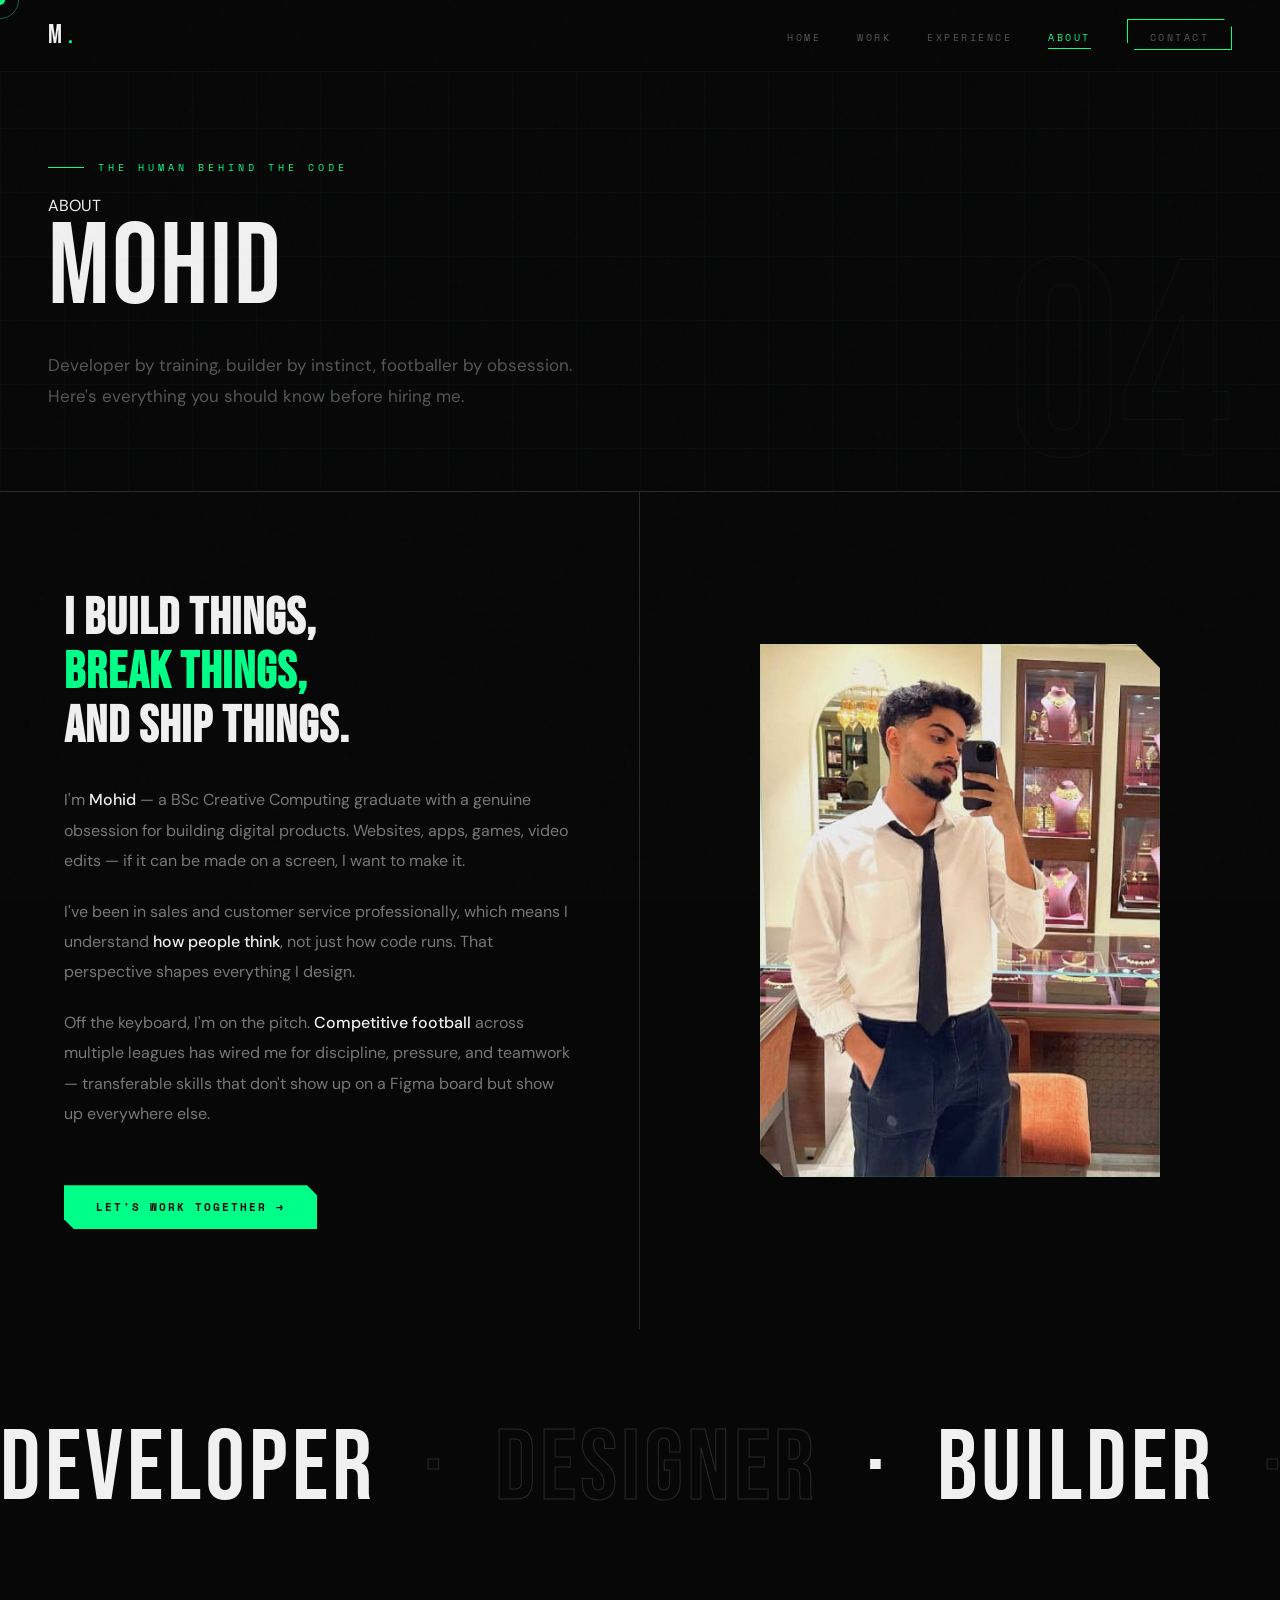
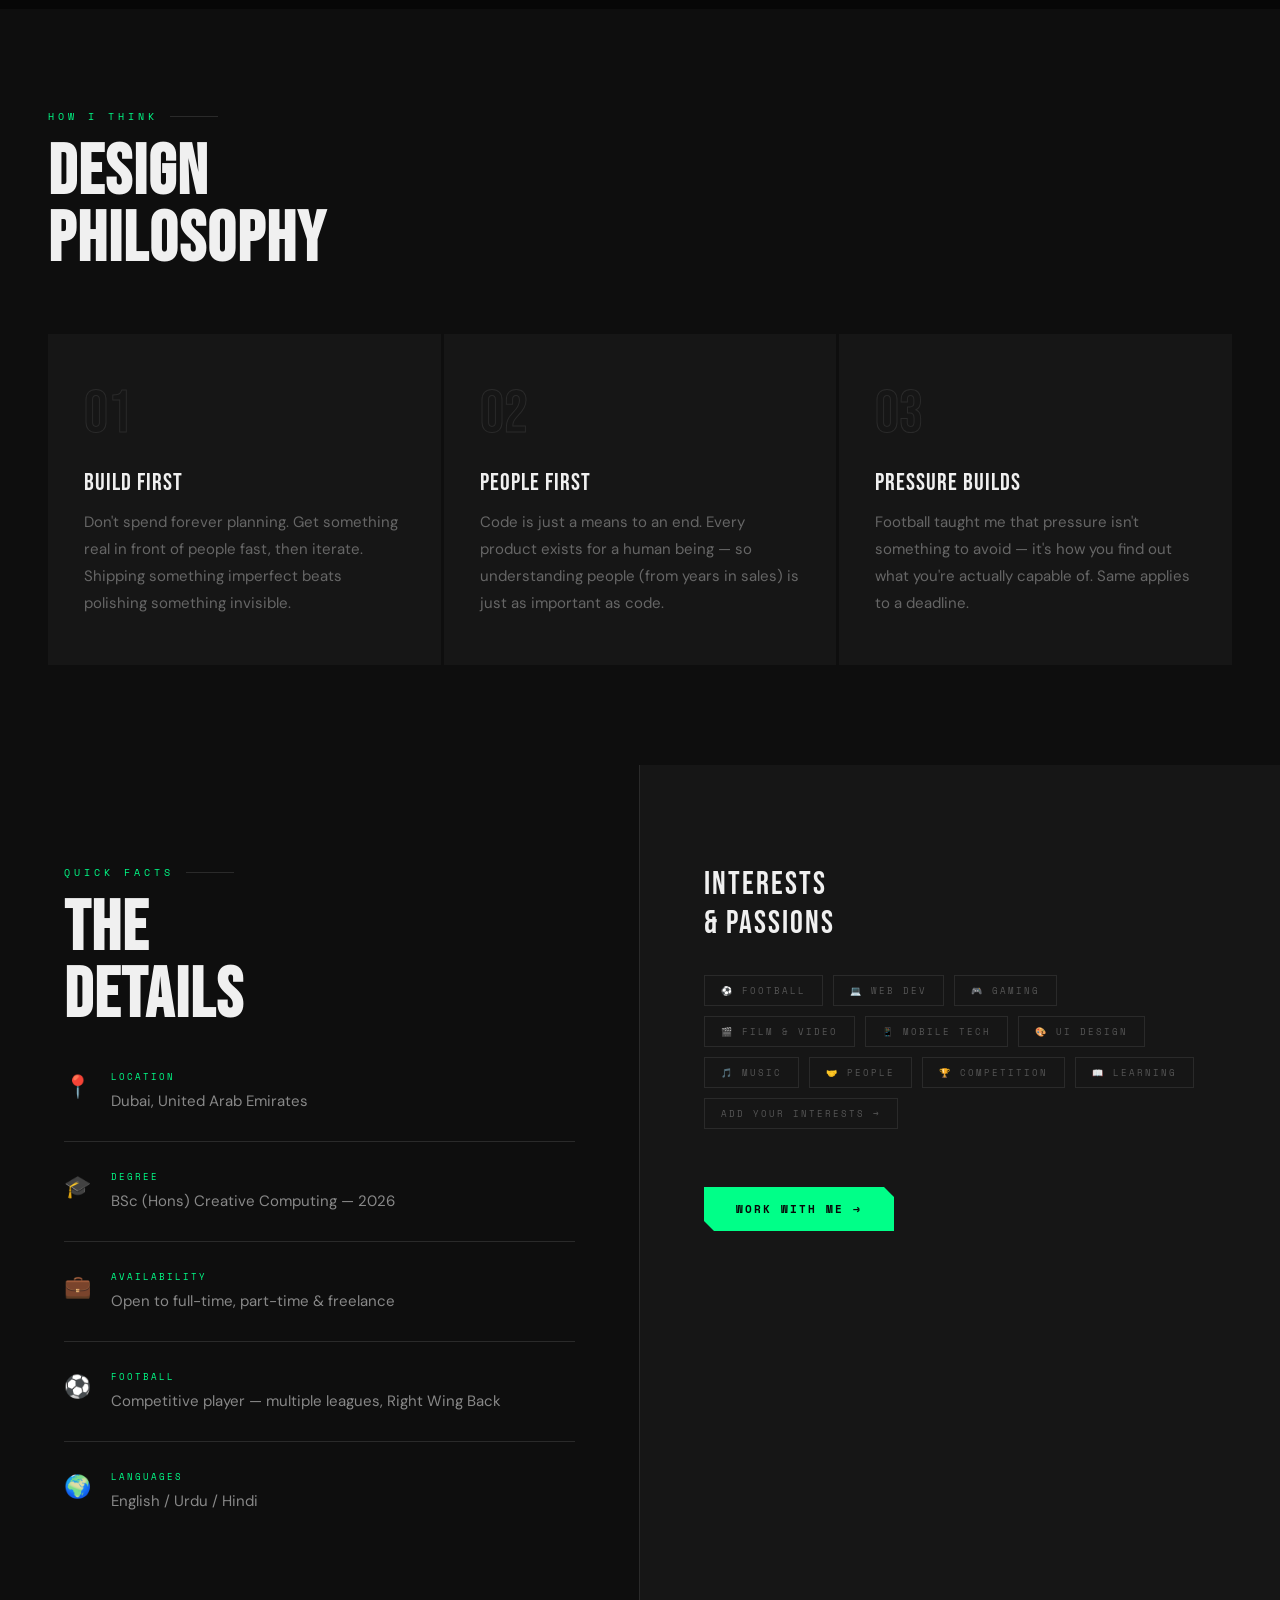
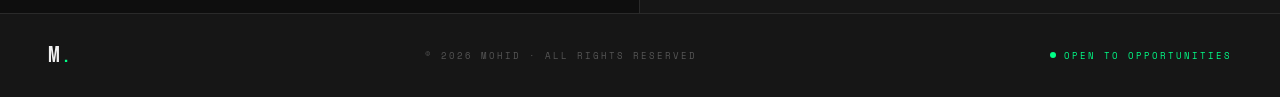
==== pages/about.html @ 96a5b94a "Add files via upload" ====
<!DOCTYPE html>
<html lang="en">
<head>
  <meta charset="UTF-8" />
  <meta name="viewport" content="width=device-width, initial-scale=1.0" />
  <title>About — Mohid</title>
  <link rel="stylesheet" href="../css/style.css" />
  <style>
    /* ── INTRO SPLIT ── */
    .about-intro {
      display: grid;
      grid-template-columns: 1fr 1fr;
      min-height: 70vh;
      background: var(--black);
    }
    .about-intro-left {
      padding: 100px 64px;
      border-right: 1px solid var(--border);
      display: flex;
      flex-direction: column;
      justify-content: center;
    }
    .about-intro-right {
      padding: 100px 64px;
      display: flex;
      flex-direction: column;
      justify-content: center;
    }
    .about-photo-frame {
      width: 100%;
      max-width: 400px;
      aspect-ratio: 3/4;
      background: var(--grey);
      clip-path: polygon(0 0, calc(100% - 24px) 0, 100% 24px, 100% 100%, 24px 100%, 0 calc(100% - 24px));
      overflow: hidden;
      position: relative;
      margin: 0 auto;
      display: flex;
      align-items: center;
      justify-content: center;
    }
    .about-photo-frame img { width:100%; height:100%; object-fit:cover; }
    .photo-placeholder {
      display: flex;
      flex-direction: column;
      align-items: center;
      gap: 12px;
    }
    .photo-placeholder .icon { font-size: 72px; opacity: 0.1; }
    .photo-placeholder p {
      font-family: var(--font-mono);
      font-size: 9px;
      letter-spacing: 3px;
      color: var(--muted);
      text-transform: uppercase;
    }
    .about-photo-frame::after {
      content: '';
      position: absolute; inset: 0;
      border: 1px solid rgba(0,255,136,0.12);
      clip-path: polygon(0 0, calc(100% - 24px) 0, 100% 24px, 100% 100%, 24px 100%, 0 calc(100% - 24px));
      pointer-events: none;
    }

    .about-lead {
      font-family: var(--font-display);
      font-size: clamp(36px, 4vw, 54px);
      line-height: 1.05;
      letter-spacing: 1px;
      color: var(--white);
      margin-bottom: 32px;
    }
    .about-lead .neon { color: var(--neon); }

    .about-body {
      font-size: 16px;
      color: #777;
      line-height: 1.9;
      margin-bottom: 20px;
    }
    .about-body strong { color: var(--white); font-weight: 500; }

    /* ── PHILOSOPHY ── */
    .philosophy-section { background: var(--dark); }
    .philosophy-grid {
      display: grid;
      grid-template-columns: repeat(3, 1fr);
      gap: 3px;
    }
    .phil-card {
      background: var(--grey);
      padding: 48px 36px;
      border-top: 2px solid transparent;
      transition: all var(--transition);
    }
    .phil-card:hover { background: var(--mid); border-top-color: var(--neon); }
    .phil-num {
      font-family: var(--font-display);
      font-size: 60px;
      color: transparent;
      -webkit-text-stroke: 1px var(--border);
      line-height: 1;
      margin-bottom: 24px;
      transition: -webkit-text-stroke-color 0.3s;
    }
    .phil-card:hover .phil-num { -webkit-text-stroke-color: var(--neon); }
    .phil-title {
      font-family: var(--font-display);
      font-size: 24px;
      letter-spacing: 1px;
      margin-bottom: 12px;
    }
    .phil-text { font-size: 15px; color: #666; line-height: 1.8; }

    /* ── IDENTITY MARQUEE ── */
    .identity-section {
      background: var(--black);
      padding: 80px 0;
      overflow: hidden;
    }
    .identity-track {
      display: flex;
      gap: 48px;
      animation: identity-scroll 20s linear infinite;
      white-space: nowrap;
    }
    .identity-word {
      font-family: var(--font-display);
      font-size: clamp(60px, 8vw, 100px);
      letter-spacing: 4px;
      text-transform: uppercase;
      flex-shrink: 0;
    }
    .identity-word.solid { color: var(--white); }
    .identity-word.hollow {
      color: transparent;
      -webkit-text-stroke: 1px var(--border);
    }
    @keyframes identity-scroll {
      0%   { transform: translateX(0); }
      100% { transform: translateX(-50%); }
    }

    /* ── PERSONAL FACTS ── */
    .facts-section {
      background: var(--dark);
      display: grid;
      grid-template-columns: 1fr 1fr;
    }
    .facts-left {
      padding: 100px 64px;
      border-right: 1px solid var(--border);
    }
    .facts-right {
      padding: 100px 64px;
      background: var(--grey);
    }
    .fact-item {
      display: flex;
      gap: 20px;
      align-items: flex-start;
      margin-bottom: 28px;
      padding-bottom: 28px;
      border-bottom: 1px solid var(--border);
    }
    .fact-item:last-child { border-bottom: none; margin-bottom: 0; padding-bottom: 0; }
    .fact-icon { font-size: 22px; flex-shrink: 0; margin-top: 2px; }
    .fact-label {
      font-family: var(--font-mono);
      font-size: 9px;
      letter-spacing: 2px;
      text-transform: uppercase;
      color: var(--neon);
      margin-bottom: 6px;
    }
    .fact-val { font-size: 15px; color: #888; line-height: 1.6; }

    .interests-title {
      font-family: var(--font-display);
      font-size: 32px;
      letter-spacing: 2px;
      margin-bottom: 32px;
    }
    .interest-tag {
      display: inline-block;
      font-family: var(--font-mono);
      font-size: 9px;
      letter-spacing: 2px;
      text-transform: uppercase;
      padding: 8px 16px;
      border: 1px solid var(--border);
      color: var(--muted);
      margin: 0 6px 10px 0;
      transition: all var(--transition);
    }
    .interest-tag:hover { border-color: var(--neon); color: var(--neon); }

    @media (max-width: 900px) {
      .about-intro { grid-template-columns: 1fr; }
      .about-intro-left { border-right: none; border-bottom: 1px solid var(--border); padding: 60px 24px; }
      .about-intro-right { padding: 60px 24px; }
      .philosophy-grid { grid-template-columns: 1fr; }
      .facts-section { grid-template-columns: 1fr; }
      .facts-left { border-right: none; border-bottom: 1px solid var(--border); padding: 60px 24px; }
      .facts-right { padding: 60px 24px; }
    }
  </style>
</head>
<body>

  <div class="cursor" id="cursor"></div>
  <div class="cursor-ring" id="cursorRing"></div>

  <nav class="nav">
    <a href="../index.html" class="nav-logo">M<span>.</span></a>
    <ul class="nav-links">
      <li><a href="../index.html">Home</a></li>
      <li><a href="work.html">Work</a></li>
      <li><a href="experience.html">Experience</a></li>
      <li><a href="about.html" class="active">About</a></li>
      <li><a href="contact.html" class="nav-cta">Contact</a></li>
    </ul>
    <div class="nav-burger" id="burger"><span></span><span></span><span></span></div>
  </nav>

  <header class="page-header">
    <div class="bg-number">04</div>
    <div class="page-header-inner">
      <div class="page-eyebrow">The Human Behind The Code</div>
      <span class="page-header-inner">ABOUT<br><span class="page-title">MOHID</span></span>
      <p class="page-subtitle">
        Developer by training, builder by instinct, footballer by obsession. 
        Here's everything you should know before hiring me.
      </p>
    </div>
  </header>

  <!-- INTRO SPLIT -->
  <section class="about-intro">
    <div class="about-intro-left reveal">
      <h2 class="about-lead">
        I build things,<br>
        <span class="neon">break things,</span><br>
        and ship things.
      </h2>
      <p class="about-body">
        I'm <strong>Mohid</strong> — a BSc Creative Computing graduate with a genuine obsession 
        for building digital products. Websites, apps, games, video edits — if it can be made 
        on a screen, I want to make it.
      </p>
      <p class="about-body">
        I've been in sales and customer service professionally, which means I understand 
        <strong>how people think</strong>, not just how code runs. That perspective shapes 
        everything I design.
      </p>
      <p class="about-body">
        Off the keyboard, I'm on the pitch. <strong>Competitive football</strong> across 
        multiple leagues has wired me for discipline, pressure, and teamwork — transferable 
        skills that don't show up on a Figma board but show up everywhere else.
      </p>
      <div style="margin-top:36px;">
        <a href="contact.html" class="btn btn-neon">Let's Work Together →</a>
      </div>
    </div>
    <div class="about-intro-right reveal reveal-delay-2">
      <div class="about-photo-frame">
      <img src="../images/about.jpeg" alt="Mohid">
        
      </div>
    </div>
  </section>

  <!-- IDENTITY MARQUEE -->
  <div class="identity-section">
    <div class="identity-track" id="identityTrack">
      <span class="identity-word solid">Developer</span>
      <span class="identity-word hollow">·</span>
      <span class="identity-word hollow">Designer</span>
      <span class="identity-word solid">·</span>
      <span class="identity-word solid">Builder</span>
      <span class="identity-word hollow">·</span>
      <span class="identity-word hollow">Footballer</span>
      <span class="identity-word solid">·</span>
      <span class="identity-word solid">Creator</span>
      <span class="identity-word hollow">·</span>
      <!-- Duplicated for seamless loop -->
      <span class="identity-word hollow">Developer</span>
      <span class="identity-word solid">·</span>
      <span class="identity-word solid">Designer</span>
      <span class="identity-word hollow">·</span>
      <span class="identity-word hollow">Builder</span>
      <span class="identity-word solid">·</span>
      <span class="identity-word solid">Footballer</span>
      <span class="identity-word hollow">·</span>
      <span class="identity-word hollow">Creator</span>
      <span class="identity-word solid">·</span>
    </div>
  </div>

  <!-- PHILOSOPHY -->
  <section class="section philosophy-section">
    <div class="section-label reveal">How I Think</div>
    <h2 class="section-title reveal">DESIGN<br>PHILOSOPHY</h2>
    <div class="philosophy-grid">
      <div class="phil-card reveal">
        <div class="phil-num">01</div>
        <div class="phil-title">BUILD FIRST</div>
        <div class="phil-text">
          Don't spend forever planning. Get something real in front of people fast, 
          then iterate. Shipping something imperfect beats polishing something invisible.
        </div>
      </div>
      <div class="phil-card reveal reveal-delay-1">
        <div class="phil-num">02</div>
        <div class="phil-title">PEOPLE FIRST</div>
        <div class="phil-text">
          Code is just a means to an end. Every product exists for a human being — 
          so understanding people (from years in sales) is just as important as code.
        </div>
      </div>
      <div class="phil-card reveal reveal-delay-2">
        <div class="phil-num">03</div>
        <div class="phil-title">PRESSURE BUILDS</div>
        <div class="phil-text">
          Football taught me that pressure isn't something to avoid — it's how you 
          find out what you're actually capable of. Same applies to a deadline.
        </div>
      </div>
    </div>
  </section>

  <!-- FACTS + INTERESTS -->
  <section class="facts-section">
    <div class="facts-left reveal">
      <div class="section-label">Quick Facts</div>
      <h2 class="section-title" style="margin-bottom:40px;">THE<br>DETAILS</h2>

      <div class="fact-item">
        <div class="fact-icon">📍</div>
        <div>
          <div class="fact-label">Location</div>
          <div class="fact-val">Dubai, United Arab Emirates</div>
        </div>
      </div>
      <div class="fact-item">
        <div class="fact-icon">🎓</div>
        <div>
          <div class="fact-label">Degree</div>
          <div class="fact-val">BSc (Hons) Creative Computing — 2026</div>
        </div>
      </div>
      <div class="fact-item">
        <div class="fact-icon">💼</div>
        <div>
          <div class="fact-label">Availability</div>
          <div class="fact-val">Open to full-time, part-time & freelance</div>
        </div>
      </div>
      <div class="fact-item">
        <div class="fact-icon">⚽</div>
        <div>
          <div class="fact-label">Football</div>
          <div class="fact-val">Competitive player — multiple leagues, Right Wing Back</div>
        </div>
      </div>
      <div class="fact-item">
        <div class="fact-icon">🌍</div>
        <div>
          <div class="fact-label">Languages</div>
          <div class="fact-val">English / Urdu / Hindi</div>
        </div>
      </div>
    </div>

    <div class="facts-right reveal reveal-delay-1">
      <div class="interests-title">INTERESTS<br>& PASSIONS</div>
      <div>
        <span class="interest-tag">⚽ Football</span>
        <span class="interest-tag">💻 Web Dev</span>
        <span class="interest-tag">🎮 Gaming</span>
        <span class="interest-tag">🎬 Film & Video</span>
        <span class="interest-tag">📱 Mobile Tech</span>
        <span class="interest-tag">🎨 UI Design</span>
        <span class="interest-tag">🎵 Music</span>
        <span class="interest-tag">🤝 People</span>
        <span class="interest-tag">🏆 Competition</span>
        <span class="interest-tag">📖 Learning</span>
        <span class="interest-tag">Add your interests →</span>
      </div>
      <div style="margin-top:48px;">
        <a href="contact.html" class="btn btn-neon">Work With Me →</a>
      </div>
    </div>
  </section>

  <footer class="footer">
    <div class="footer-logo">M<span>.</span></div>
    <div class="footer-copy">© 2026 Mohid · All rights reserved</div>
    <div class="footer-status"><div class="pulse"></div> Open to opportunities</div>
  </footer>

  <script src="../js/main.js"></script>
</body>
</html>
---- css/style.css ----
/* ============================================
   MOHID PORTFOLIO — GLOBAL STYLES
   ============================================ */

@import url('https://fonts.googleapis.com/css2?family=Bebas+Neue&family=Space+Mono:ital,wght@0,400;0,700;1,400&family=DM+Sans:wght@300;400;500;600&display=swap');

:root {
  --black:   #070707;
  --dark:    #0e0e0e;
  --grey:    #161616;
  --mid:     #222222;
  --border:  #2a2a2a;
  --neon:    #00ff88;
  --cyan:    #00cfff;
  --red:     #ff2d55;
  --white:   #f0f0f0;
  --muted:   #555555;
  --dimmed:  #333333;

  --font-display: 'Bebas Neue', sans-serif;
  --font-mono:    'Space Mono', monospace;
  --font-body:    'DM Sans', sans-serif;

  --transition: 0.3s cubic-bezier(0.25, 0.46, 0.45, 0.94);
  --radius: 0px;
}

/* RESET */
*, *::before, *::after {
  margin: 0; padding: 0;
  box-sizing: border-box;
}
html { scroll-behavior: smooth; font-size: 16px; }
body {
  background: var(--black);
  color: var(--white);
  font-family: var(--font-body);
  overflow-x: hidden;
  cursor: none;
  min-height: 100vh;
}
a { text-decoration: none; color: inherit; }
ul { list-style: none; }
img { max-width: 100%; display: block; }

/* NOISE TEXTURE OVERLAY */
body::after {
  content: '';
  position: fixed; inset: 0;
  background-image: url("data:image/svg+xml,%3Csvg viewBox='0 0 200 200' xmlns='http://www.w3.org/2000/svg'%3E%3Cfilter id='n'%3E%3CfeTurbulence type='fractalNoise' baseFrequency='0.85' numOctaves='4' stitchTiles='stitch'/%3E%3C/filter%3E%3Crect width='100%25' height='100%25' filter='url(%23n)' opacity='0.035'/%3E%3C/svg%3E");
  pointer-events: none;
  z-index: 9000;
  opacity: 0.5;
}

/* ============================================
   CUSTOM CURSOR
   ============================================ */
.cursor {
  width: 10px; height: 10px;
  background: var(--neon);
  border-radius: 50%;
  position: fixed;
  pointer-events: none;
  z-index: 9999;
  mix-blend-mode: difference;
  transform: translate(-50%, -50%);
  transition: transform 0.1s ease, width 0.2s ease, height 0.2s ease;
}
.cursor-ring {
  width: 38px; height: 38px;
  border: 1px solid rgba(0,255,136,0.4);
  border-radius: 50%;
  position: fixed;
  pointer-events: none;
  z-index: 9998;
  transform: translate(-50%, -50%);
  transition: width 0.3s ease, height 0.3s ease, opacity 0.3s ease;
}
.cursor.hovering { width: 20px; height: 20px; }
.cursor-ring.hovering { width: 60px; height: 60px; opacity: 0.2; }

/* ============================================
   NAVIGATION
   ============================================ */
.nav {
  position: fixed;
  top: 0; left: 0; right: 0;
  z-index: 800;
  padding: 0 48px;
  height: 72px;
  display: flex;
  align-items: center;
  justify-content: space-between;
  background: rgba(7,7,7,0.92);
  backdrop-filter: blur(16px);
  -webkit-backdrop-filter: blur(16px);
  border-bottom: 1px solid rgba(255,255,255,0.04);
}

.nav-logo {
  font-family: var(--font-display);
  font-size: 26px;
  letter-spacing: 6px;
  color: var(--white);
  transition: color var(--transition);
}
.nav-logo span { color: var(--neon); }
.nav-logo:hover { color: var(--neon); }

.nav-links {
  display: flex;
  gap: 36px;
  align-items: center;
}
.nav-links a {
  font-family: var(--font-mono);
  font-size: 10px;
  letter-spacing: 2.5px;
  text-transform: uppercase;
  color: var(--muted);
  transition: color var(--transition);
  position: relative;
  padding-bottom: 4px;
}
.nav-links a::after {
  content: '';
  position: absolute;
  bottom: 0; left: 0;
  width: 0; height: 1px;
  background: var(--neon);
  transition: width var(--transition);
}
.nav-links a:hover,
.nav-links a.active { color: var(--white); }
.nav-links a:hover::after,
.nav-links a.active::after { width: 100%; }
.nav-links a.active { color: var(--neon); }

.nav-cta {
  font-family: var(--font-mono);
  font-size: 10px;
  letter-spacing: 2px;
  text-transform: uppercase;
  padding: 10px 22px;
  border: 1px solid var(--neon);
  color: var(--neon);
  background: transparent;
  transition: all var(--transition);
  clip-path: polygon(0 0, calc(100% - 8px) 0, 100% 8px, 100% 100%, 8px 100%, 0 calc(100% - 8px));
}
.nav-cta:hover {
  background: var(--neon);
  color: var(--black);
}

.nav-burger {
  display: none;
  flex-direction: column;
  gap: 5px;
  cursor: none;
}
.nav-burger span {
  display: block;
  width: 24px; height: 1px;
  background: var(--white);
  transition: all var(--transition);
}

/* ============================================
   PAGE HEADER (inner pages)
   ============================================ */
.page-header {
  padding: 160px 48px 80px;
  position: relative;
  overflow: hidden;
  border-bottom: 1px solid var(--border);
}
.page-header::before {
  content: '';
  position: absolute; inset: 0;
  background-image:
    linear-gradient(rgba(0,255,136,0.025) 1px, transparent 1px),
    linear-gradient(90deg, rgba(0,255,136,0.025) 1px, transparent 1px);
  background-size: 64px 64px;
}
.page-header-inner { position: relative; z-index: 1; }
.page-eyebrow {
  font-family: var(--font-mono);
  font-size: 10px;
  letter-spacing: 4px;
  text-transform: uppercase;
  color: var(--neon);
  margin-bottom: 20px;
  display: flex;
  align-items: center;
  gap: 14px;
}
.page-eyebrow::before {
  content: '';
  width: 36px; height: 1px;
  background: var(--neon);
}
.page-title {
  font-family: var(--font-display);
  font-size: clamp(64px, 9vw, 120px);
  line-height: 0.92;
  letter-spacing: 2px;
  color: var(--white);
}
.page-title .outline {
  color: transparent;
  -webkit-text-stroke: 1px var(--border);
}
.page-subtitle {
  font-size: 17px;
  color: var(--muted);
  line-height: 1.8;
  max-width: 560px;
  margin-top: 28px;
}

/* BIG BG NUMBER */
.bg-number {
  position: absolute;
  right: 48px; bottom: -20px;
  font-family: var(--font-display);
  font-size: 280px;
  color: transparent;
  -webkit-text-stroke: 1px rgba(255,255,255,0.03);
  line-height: 1;
  pointer-events: none;
  user-select: none;
}

/* ============================================
   SECTION UTILITIES
   ============================================ */
.section { padding: 100px 48px; }
.section-sm { padding: 60px 48px; }

.section-label {
  font-family: var(--font-mono);
  font-size: 10px;
  letter-spacing: 4px;
  text-transform: uppercase;
  color: var(--neon);
  margin-bottom: 16px;
  display: flex;
  align-items: center;
  gap: 12px;
}
.section-label::after {
  content: '';
  width: 48px; height: 1px;
  background: var(--border);
}

.section-title {
  font-family: var(--font-display);
  font-size: clamp(44px, 5.5vw, 76px);
  line-height: 0.95;
  letter-spacing: 2px;
  color: var(--white);
  margin-bottom: 60px;
}

/* ============================================
   BUTTONS
   ============================================ */
.btn {
  display: inline-flex;
  align-items: center;
  gap: 10px;
  font-family: var(--font-mono);
  font-size: 11px;
  letter-spacing: 2px;
  text-transform: uppercase;
  padding: 14px 32px;
  transition: all var(--transition);
  cursor: none;
}
.btn-neon {
  background: var(--neon);
  color: var(--black);
  font-weight: 700;
  clip-path: polygon(0 0, calc(100% - 10px) 0, 100% 10px, 100% 100%, 10px 100%, 0 calc(100% - 10px));
}
.btn-neon:hover { background: var(--cyan); transform: translateY(-2px); }

.btn-outline {
  border: 1px solid var(--border);
  color: var(--white);
}
.btn-outline:hover { border-color: var(--neon); color: var(--neon); }

/* ============================================
   TICKER
   ============================================ */
.ticker-wrap {
  overflow: hidden;
  background: var(--neon);
  padding: 13px 0;
}
.ticker-track {
  display: flex;
  white-space: nowrap;
  animation: tick 28s linear infinite;
}
.ticker-item {
  font-family: var(--font-display);
  font-size: 13px;
  letter-spacing: 3px;
  color: var(--black);
  padding: 0 28px;
  text-transform: uppercase;
  flex-shrink: 0;
}
.ticker-sep {
  color: rgba(0,0,0,0.3);
  flex-shrink: 0;
  align-self: center;
}
@keyframes tick {
  0%   { transform: translateX(0); }
  100% { transform: translateX(-50%); }
}

/* ============================================
   CARDS
   ============================================ */
.card {
  background: var(--grey);
  border: 1px solid var(--border);
  transition: border-color var(--transition), transform var(--transition);
}
.card:hover {
  border-color: var(--neon);
  transform: translateY(-4px);
}

/* ============================================
   FOOTER
   ============================================ */
.footer {
  background: var(--grey);
  border-top: 1px solid var(--border);
  padding: 28px 48px;
  display: flex;
  justify-content: space-between;
  align-items: center;
  flex-wrap: wrap;
  gap: 16px;
}
.footer-logo {
  font-family: var(--font-display);
  font-size: 22px;
  letter-spacing: 4px;
  color: var(--white);
}
.footer-logo span { color: var(--neon); }
.footer-copy {
  font-family: var(--font-mono);
  font-size: 9px;
  letter-spacing: 2px;
  color: var(--muted);
  text-transform: uppercase;
}
.footer-status {
  display: flex;
  align-items: center;
  gap: 8px;
  font-family: var(--font-mono);
  font-size: 9px;
  letter-spacing: 2px;
  text-transform: uppercase;
  color: var(--neon);
}
.pulse {
  width: 6px; height: 6px;
  background: var(--neon);
  border-radius: 50%;
  animation: pulse 1.6s ease infinite;
}
@keyframes pulse {
  0%, 100% { opacity: 1; transform: scale(1); }
  50% { opacity: 0.3; transform: scale(0.8); }
}

/* ============================================
   SCROLL REVEAL
   ============================================ */
.reveal {
  opacity: 0;
  transform: translateY(28px);
  transition: opacity 0.7s ease, transform 0.7s ease;
}
.reveal.visible {
  opacity: 1;
  transform: translateY(0);
}
.reveal-delay-1 { transition-delay: 0.1s; }
.reveal-delay-2 { transition-delay: 0.2s; }
.reveal-delay-3 { transition-delay: 0.3s; }
.reveal-delay-4 { transition-delay: 0.4s; }

/* ============================================
   RESPONSIVE
   ============================================ */
@media (max-width: 768px) {
  .nav { padding: 0 24px; }
  .nav-links { display: none; }
  .nav-burger { display: flex; }

  .page-header { padding: 120px 24px 60px; }
  .section { padding: 70px 24px; }
  .footer { padding: 24px; flex-direction: column; text-align: center; }
  .bg-number { display: none; }
}
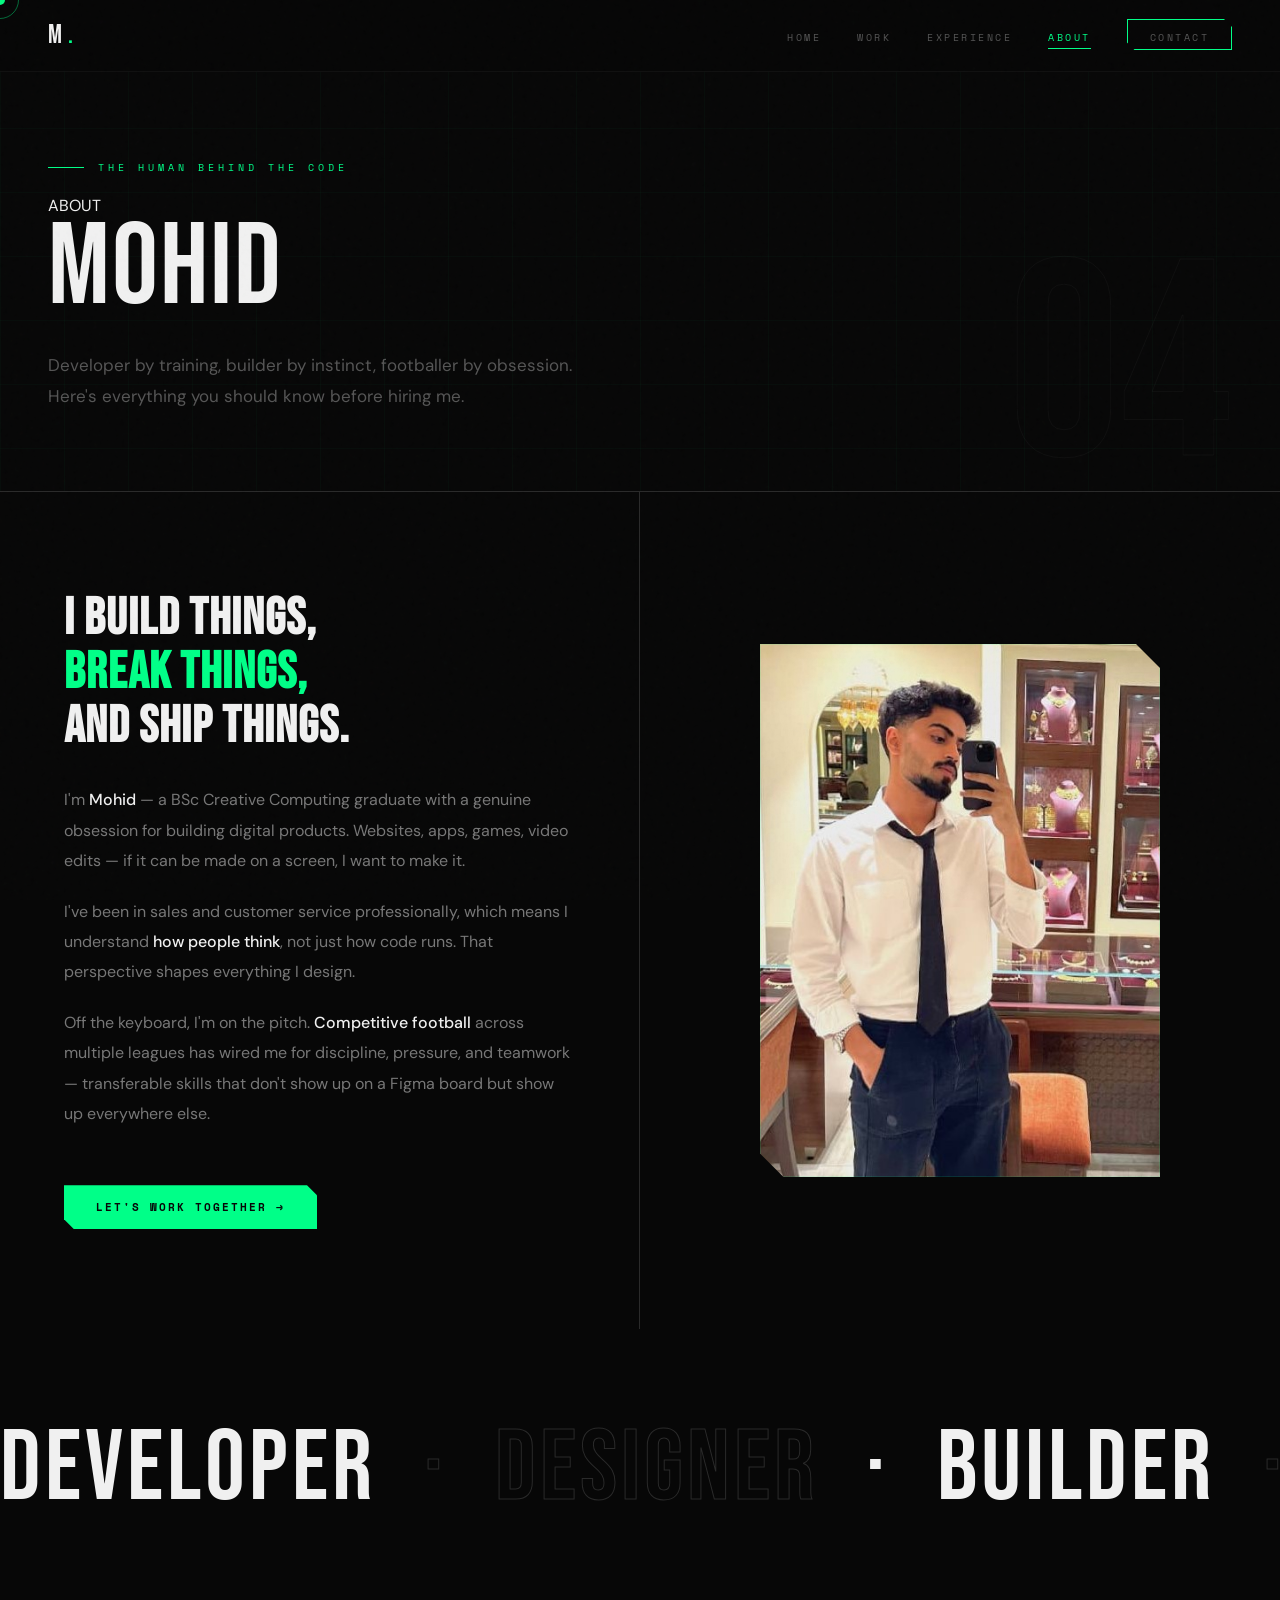
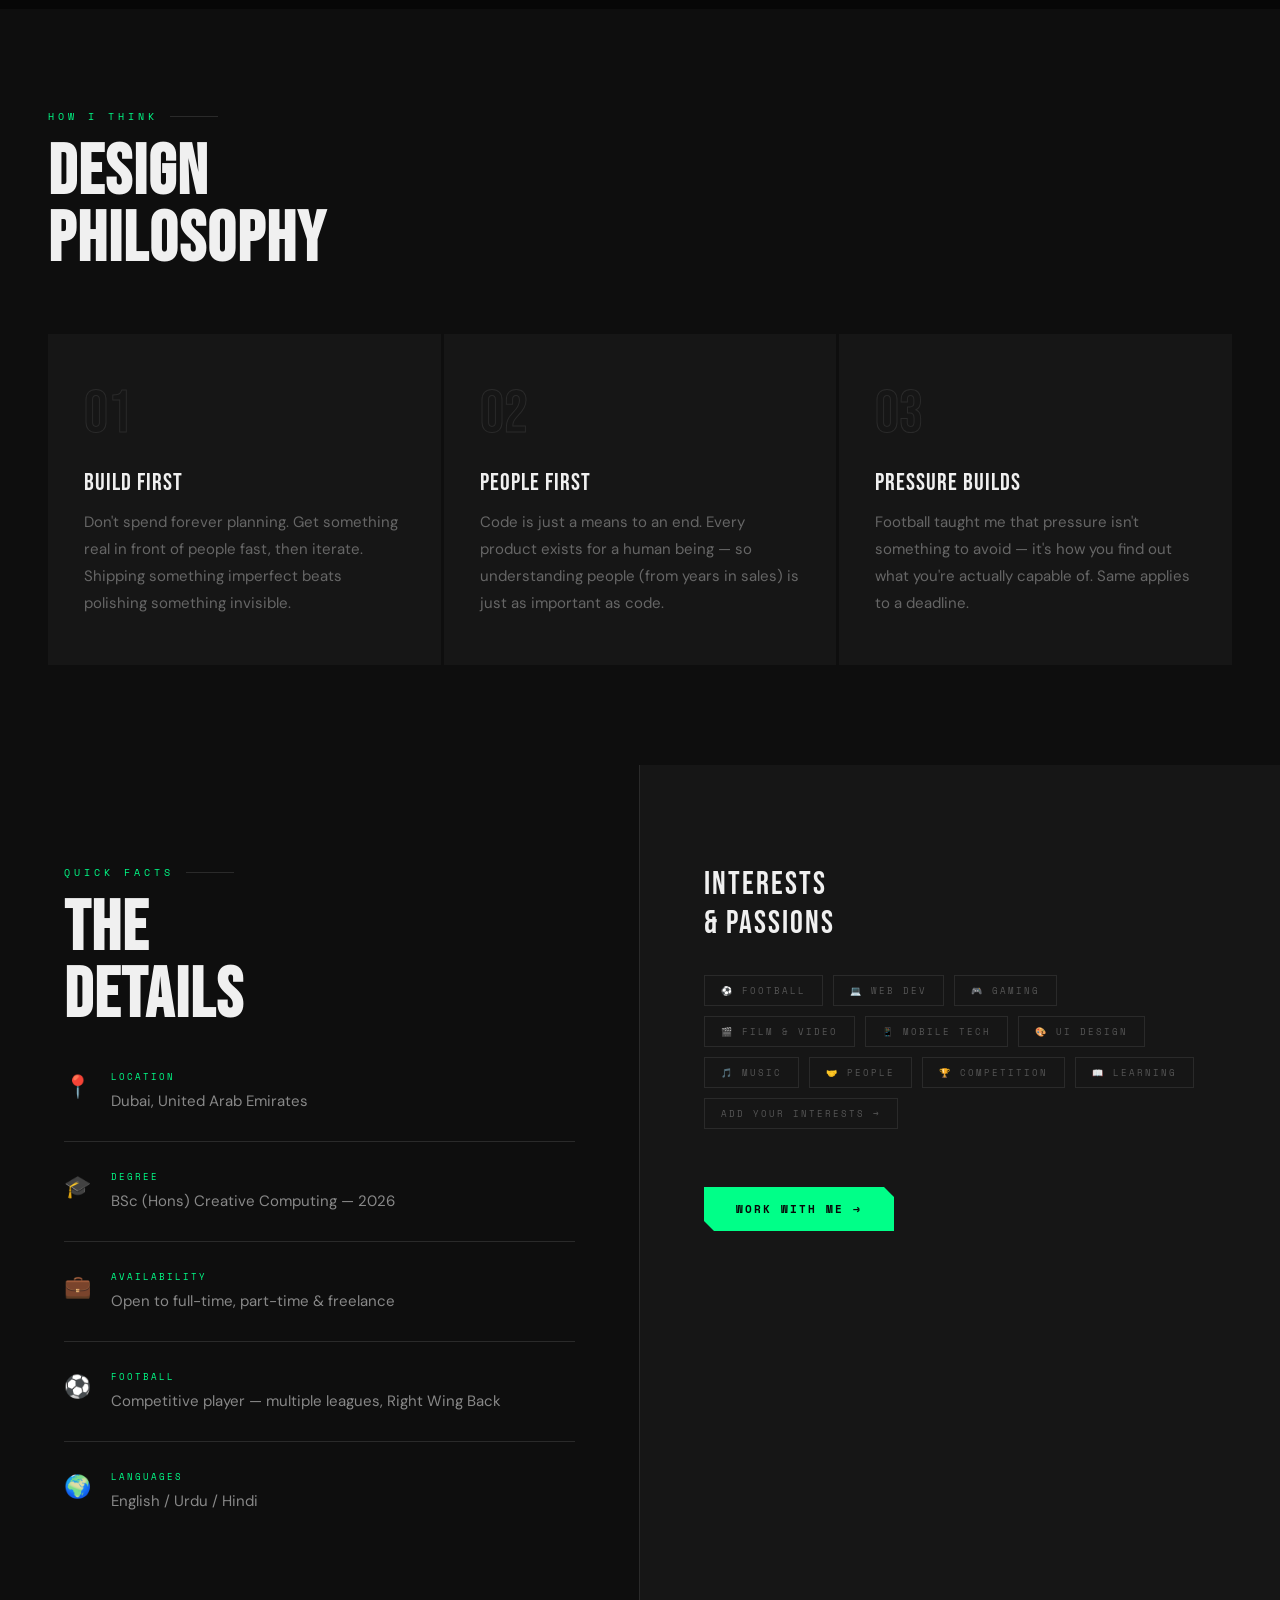
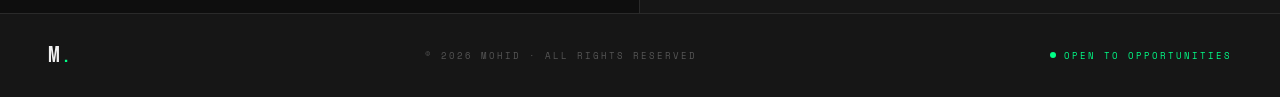
==== commit 4de232f1: "Update about.html" ====
--- a/pages/about.html
+++ b/pages/about.html
@@ -6,7 +6,7 @@
   <title>About — Mohid</title>
   <link rel="stylesheet" href="../css/style.css" />
   <style>
-    /* ── INTRO SPLIT ── */
+    
     .about-intro {
       display: grid;
       grid-template-columns: 1fr 1fr;
@@ -80,7 +80,7 @@
     }
     .about-body strong { color: var(--white); font-weight: 500; }
 
-    /* ── PHILOSOPHY ── */
+    
     .philosophy-section { background: var(--dark); }
     .philosophy-grid {
       display: grid;
@@ -112,7 +112,7 @@
     }
     .phil-text { font-size: 15px; color: #666; line-height: 1.8; }
 
-    /* ── IDENTITY MARQUEE ── */
+   
     .identity-section {
       background: var(--black);
       padding: 80px 0;
@@ -141,7 +141,7 @@
       100% { transform: translateX(-50%); }
     }
 
-    /* ── PERSONAL FACTS ── */
+    
     .facts-section {
       background: var(--dark);
       display: grid;
@@ -235,7 +235,7 @@
     </div>
   </header>
 
-  <!-- INTRO SPLIT -->
+
   <section class="about-intro">
     <div class="about-intro-left reveal">
       <h2 class="about-lead">
@@ -270,7 +270,7 @@
     </div>
   </section>
 
-  <!-- IDENTITY MARQUEE -->
+
   <div class="identity-section">
     <div class="identity-track" id="identityTrack">
       <span class="identity-word solid">Developer</span>
@@ -297,7 +297,7 @@
     </div>
   </div>
 
-  <!-- PHILOSOPHY -->
+
   <section class="section philosophy-section">
     <div class="section-label reveal">How I Think</div>
     <h2 class="section-title reveal">DESIGN<br>PHILOSOPHY</h2>
@@ -329,7 +329,6 @@
     </div>
   </section>
 
-  <!-- FACTS + INTERESTS -->
   <section class="facts-section">
     <div class="facts-left reveal">
       <div class="section-label">Quick Facts</div>
--- a/css/style.css
+++ b/css/style.css
@@ -5,415 +5,715 @@
 @import url('https://fonts.googleapis.com/css2?family=Bebas+Neue&family=Space+Mono:ital,wght@0,400;0,700;1,400&family=DM+Sans:wght@300;400;500;600&display=swap');
 
 :root {
-  --black:   #070707;
-  --dark:    #0e0e0e;
-  --grey:    #161616;
-  --mid:     #222222;
-  --border:  #2a2a2a;
-  --neon:    #00ff88;
-  --cyan:    #00cfff;
-  --red:     #ff2d55;
-  --white:   #f0f0f0;
-  --muted:   #555555;
-  --dimmed:  #333333;
-
-  --font-display: 'Bebas Neue', sans-serif;
-  --font-mono:    'Space Mono', monospace;
-  --font-body:    'DM Sans', sans-serif;
-
-  --transition: 0.3s cubic-bezier(0.25, 0.46, 0.45, 0.94);
-  --radius: 0px;
+    --black: #070707;
+    --dark: #0e0e0e;
+    --grey: #161616;
+    --mid: #222222;
+    --border: #2a2a2a;
+    --neon: #00ff88;
+    --cyan: #00cfff;
+    --red: #ff2d55;
+    --white: #f0f0f0;
+    --muted: #555555;
+    --dimmed: #333333;
+    --font-display: 'Bebas Neue', sans-serif;
+    --font-mono: 'Space Mono', monospace;
+    --font-body: 'DM Sans', sans-serif;
+    --transition: 0.3s cubic-bezier(0.25, 0.46, 0.45, 0.94);
+    --radius: 0px;
 }
 
 /* RESET */
 *, *::before, *::after {
-  margin: 0; padding: 0;
-  box-sizing: border-box;
-}
-html { scroll-behavior: smooth; font-size: 16px; }
+    margin: 0;
+    padding: 0;
+    box-sizing: border-box;
+}
+
+html {
+    scroll-behavior: smooth;
+    font-size: 16px;
+}
+
 body {
-  background: var(--black);
-  color: var(--white);
-  font-family: var(--font-body);
-  overflow-x: hidden;
-  cursor: none;
-  min-height: 100vh;
-}
-a { text-decoration: none; color: inherit; }
-ul { list-style: none; }
-img { max-width: 100%; display: block; }
+    background: var(--black);
+    color: var(--white);
+    font-family: var(--font-body);
+    overflow-x: hidden;
+    cursor: none;
+    min-height: 100vh;
+}
+
+a {
+    text-decoration: none;
+    color: inherit;
+}
+
+ul {
+    list-style: none;
+}
+
+img {
+    max-width: 100%;
+    display: block;
+}
 
 /* NOISE TEXTURE OVERLAY */
 body::after {
-  content: '';
-  position: fixed; inset: 0;
-  background-image: url("data:image/svg+xml,%3Csvg viewBox='0 0 200 200' xmlns='http://www.w3.org/2000/svg'%3E%3Cfilter id='n'%3E%3CfeTurbulence type='fractalNoise' baseFrequency='0.85' numOctaves='4' stitchTiles='stitch'/%3E%3C/filter%3E%3Crect width='100%25' height='100%25' filter='url(%23n)' opacity='0.035'/%3E%3C/svg%3E");
-  pointer-events: none;
-  z-index: 9000;
-  opacity: 0.5;
+    content: '';
+    position: fixed;
+    inset: 0;
+    background-image: url("data:image/svg+xml,%3Csvg viewBox='0 0 200 200' xmlns='http://www.w3.org/2000/svg'%3E%3Cfilter id='n'%3E%3CfeTurbulence type='fractalNoise' baseFrequency='0.85' numOctaves='4' stitchTiles='stitch'/%3E%3C/filter%3E%3Crect width='100%25' height='100%25' filter='url(%23n)' opacity='0.035'/%3E%3C/svg%3E");
+    pointer-events: none;
+    z-index: 9000;
+    opacity: 0.5;
 }
 
 /* ============================================
    CUSTOM CURSOR
    ============================================ */
 .cursor {
-  width: 10px; height: 10px;
-  background: var(--neon);
-  border-radius: 50%;
-  position: fixed;
-  pointer-events: none;
-  z-index: 9999;
-  mix-blend-mode: difference;
-  transform: translate(-50%, -50%);
-  transition: transform 0.1s ease, width 0.2s ease, height 0.2s ease;
-}
+    width: 10px;
+    height: 10px;
+    background: var(--neon);
+    border-radius: 50%;
+    position: fixed;
+    pointer-events: none;
+    z-index: 9999;
+    mix-blend-mode: difference;
+    transform: translate(-50%, -50%);
+    transition: transform 0.1s ease, width 0.2s ease, height 0.2s ease;
+}
+
 .cursor-ring {
-  width: 38px; height: 38px;
-  border: 1px solid rgba(0,255,136,0.4);
-  border-radius: 50%;
-  position: fixed;
-  pointer-events: none;
-  z-index: 9998;
-  transform: translate(-50%, -50%);
-  transition: width 0.3s ease, height 0.3s ease, opacity 0.3s ease;
-}
-.cursor.hovering { width: 20px; height: 20px; }
-.cursor-ring.hovering { width: 60px; height: 60px; opacity: 0.2; }
+    width: 38px;
+    height: 38px;
+    border: 1px solid rgba(0,255,136,0.4);
+    border-radius: 50%;
+    position: fixed;
+    pointer-events: none;
+    z-index: 9998;
+    transform: translate(-50%, -50%);
+    transition: width 0.3s ease, height 0.3s ease, opacity 0.3s ease;
+}
+
+.cursor.hovering {
+    width: 20px;
+    height: 20px;
+}
+
+.cursor-ring.hovering {
+    width: 60px;
+    height: 60px;
+    opacity: 0.2;
+}
 
 /* ============================================
    NAVIGATION
    ============================================ */
 .nav {
-  position: fixed;
-  top: 0; left: 0; right: 0;
-  z-index: 800;
-  padding: 0 48px;
-  height: 72px;
-  display: flex;
-  align-items: center;
-  justify-content: space-between;
-  background: rgba(7,7,7,0.92);
-  backdrop-filter: blur(16px);
-  -webkit-backdrop-filter: blur(16px);
-  border-bottom: 1px solid rgba(255,255,255,0.04);
+    position: fixed;
+    top: 0;
+    left: 0;
+    right: 0;
+    z-index: 800;
+    padding: 0 48px;
+    height: 72px;
+    display: flex;
+    align-items: center;
+    justify-content: space-between;
+    background: rgba(7,7,7,0.92);
+    backdrop-filter: blur(16px);
+    -webkit-backdrop-filter: blur(16px);
+    border-bottom: 1px solid rgba(255,255,255,0.04);
 }
 
 .nav-logo {
-  font-family: var(--font-display);
-  font-size: 26px;
-  letter-spacing: 6px;
-  color: var(--white);
-  transition: color var(--transition);
-}
-.nav-logo span { color: var(--neon); }
-.nav-logo:hover { color: var(--neon); }
+    font-family: var(--font-display);
+    font-size: 26px;
+    letter-spacing: 6px;
+    color: var(--white);
+    transition: color var(--transition);
+}
+
+    .nav-logo span {
+        color: var(--neon);
+    }
+
+    .nav-logo:hover {
+        color: var(--neon);
+    }
 
 .nav-links {
-  display: flex;
-  gap: 36px;
-  align-items: center;
-}
-.nav-links a {
-  font-family: var(--font-mono);
-  font-size: 10px;
-  letter-spacing: 2.5px;
-  text-transform: uppercase;
-  color: var(--muted);
-  transition: color var(--transition);
-  position: relative;
-  padding-bottom: 4px;
-}
-.nav-links a::after {
-  content: '';
-  position: absolute;
-  bottom: 0; left: 0;
-  width: 0; height: 1px;
-  background: var(--neon);
-  transition: width var(--transition);
-}
-.nav-links a:hover,
-.nav-links a.active { color: var(--white); }
-.nav-links a:hover::after,
-.nav-links a.active::after { width: 100%; }
-.nav-links a.active { color: var(--neon); }
+    display: flex;
+    gap: 36px;
+    align-items: center;
+}
+
+    .nav-links a {
+        font-family: var(--font-mono);
+        font-size: 10px;
+        letter-spacing: 2.5px;
+        text-transform: uppercase;
+        color: var(--muted);
+        transition: color var(--transition);
+        position: relative;
+        padding-bottom: 4px;
+    }
+
+        .nav-links a::after {
+            content: '';
+            position: absolute;
+            bottom: 0;
+            left: 0;
+            width: 0;
+            height: 1px;
+            background: var(--neon);
+            transition: width var(--transition);
+        }
+
+        .nav-links a:hover,
+        .nav-links a.active {
+            color: var(--white);
+        }
+
+            .nav-links a:hover::after,
+            .nav-links a.active::after {
+                width: 100%;
+            }
+
+        .nav-links a.active {
+            color: var(--neon);
+        }
 
 .nav-cta {
-  font-family: var(--font-mono);
-  font-size: 10px;
-  letter-spacing: 2px;
-  text-transform: uppercase;
-  padding: 10px 22px;
-  border: 1px solid var(--neon);
-  color: var(--neon);
-  background: transparent;
-  transition: all var(--transition);
-  clip-path: polygon(0 0, calc(100% - 8px) 0, 100% 8px, 100% 100%, 8px 100%, 0 calc(100% - 8px));
-}
-.nav-cta:hover {
-  background: var(--neon);
-  color: var(--black);
-}
+    font-family: var(--font-mono);
+    font-size: 10px;
+    letter-spacing: 2px;
+    text-transform: uppercase;
+    padding: 10px 22px;
+    border: 1px solid var(--neon);
+    color: var(--neon);
+    background: transparent;
+    transition: all var(--transition);
+    clip-path: polygon(0 0, calc(100% - 8px) 0, 100% 8px, 100% 100%, 8px 100%, 0 calc(100% - 8px));
+}
+
+    .nav-cta:hover {
+        background: var(--neon);
+        color: var(--black);
+    }
 
 .nav-burger {
-  display: none;
-  flex-direction: column;
-  gap: 5px;
-  cursor: none;
-}
-.nav-burger span {
-  display: block;
-  width: 24px; height: 1px;
-  background: var(--white);
-  transition: all var(--transition);
-}
+    display: none;
+    flex-direction: column;
+    gap: 5px;
+    cursor: none;
+}
+
+    .nav-burger span {
+        display: block;
+        width: 24px;
+        height: 1px;
+        background: var(--white);
+        transition: all var(--transition);
+    }
 
 /* ============================================
    PAGE HEADER (inner pages)
    ============================================ */
 .page-header {
-  padding: 160px 48px 80px;
-  position: relative;
-  overflow: hidden;
-  border-bottom: 1px solid var(--border);
-}
-.page-header::before {
-  content: '';
-  position: absolute; inset: 0;
-  background-image:
-    linear-gradient(rgba(0,255,136,0.025) 1px, transparent 1px),
-    linear-gradient(90deg, rgba(0,255,136,0.025) 1px, transparent 1px);
-  background-size: 64px 64px;
-}
-.page-header-inner { position: relative; z-index: 1; }
+    padding: 160px 48px 80px;
+    position: relative;
+    overflow: hidden;
+    border-bottom: 1px solid var(--border);
+}
+
+    .page-header::before {
+        content: '';
+        position: absolute;
+        inset: 0;
+        background-image: linear-gradient(rgba(0,255,136,0.025) 1px, transparent 1px), linear-gradient(90deg, rgba(0,255,136,0.025) 1px, transparent 1px);
+        background-size: 64px 64px;
+    }
+
+.page-header-inner {
+    position: relative;
+    z-index: 1;
+}
+
 .page-eyebrow {
-  font-family: var(--font-mono);
-  font-size: 10px;
-  letter-spacing: 4px;
-  text-transform: uppercase;
-  color: var(--neon);
-  margin-bottom: 20px;
-  display: flex;
-  align-items: center;
-  gap: 14px;
-}
-.page-eyebrow::before {
-  content: '';
-  width: 36px; height: 1px;
-  background: var(--neon);
-}
+    font-family: var(--font-mono);
+    font-size: 10px;
+    letter-spacing: 4px;
+    text-transform: uppercase;
+    color: var(--neon);
+    margin-bottom: 20px;
+    display: flex;
+    align-items: center;
+    gap: 14px;
+}
+
+    .page-eyebrow::before {
+        content: '';
+        width: 36px;
+        height: 1px;
+        background: var(--neon);
+    }
+
 .page-title {
-  font-family: var(--font-display);
-  font-size: clamp(64px, 9vw, 120px);
-  line-height: 0.92;
-  letter-spacing: 2px;
-  color: var(--white);
-}
-.page-title .outline {
-  color: transparent;
-  -webkit-text-stroke: 1px var(--border);
-}
+    font-family: var(--font-display);
+    font-size: clamp(64px, 9vw, 120px);
+    line-height: 0.92;
+    letter-spacing: 2px;
+    color: var(--white);
+}
+
+    .page-title .outline {
+        color: transparent;
+        -webkit-text-stroke: 1px var(--border);
+    }
+
 .page-subtitle {
-  font-size: 17px;
-  color: var(--muted);
-  line-height: 1.8;
-  max-width: 560px;
-  margin-top: 28px;
+    font-size: 17px;
+    color: var(--muted);
+    line-height: 1.8;
+    max-width: 560px;
+    margin-top: 28px;
 }
 
 /* BIG BG NUMBER */
 .bg-number {
-  position: absolute;
-  right: 48px; bottom: -20px;
-  font-family: var(--font-display);
-  font-size: 280px;
-  color: transparent;
-  -webkit-text-stroke: 1px rgba(255,255,255,0.03);
-  line-height: 1;
-  pointer-events: none;
-  user-select: none;
+    position: absolute;
+    right: 48px;
+    bottom: -20px;
+    font-family: var(--font-display);
+    font-size: 280px;
+    color: transparent;
+    -webkit-text-stroke: 1px rgba(255,255,255,0.03);
+    line-height: 1;
+    pointer-events: none;
+    user-select: none;
 }
 
 /* ============================================
    SECTION UTILITIES
    ============================================ */
-.section { padding: 100px 48px; }
-.section-sm { padding: 60px 48px; }
+.section {
+    padding: 100px 48px;
+}
+
+.section-sm {
+    padding: 60px 48px;
+}
 
 .section-label {
-  font-family: var(--font-mono);
-  font-size: 10px;
-  letter-spacing: 4px;
-  text-transform: uppercase;
-  color: var(--neon);
-  margin-bottom: 16px;
-  display: flex;
-  align-items: center;
-  gap: 12px;
-}
-.section-label::after {
-  content: '';
-  width: 48px; height: 1px;
-  background: var(--border);
-}
+    font-family: var(--font-mono);
+    font-size: 10px;
+    letter-spacing: 4px;
+    text-transform: uppercase;
+    color: var(--neon);
+    margin-bottom: 16px;
+    display: flex;
+    align-items: center;
+    gap: 12px;
+}
+
+    .section-label::after {
+        content: '';
+        width: 48px;
+        height: 1px;
+        background: var(--border);
+    }
 
 .section-title {
-  font-family: var(--font-display);
-  font-size: clamp(44px, 5.5vw, 76px);
-  line-height: 0.95;
-  letter-spacing: 2px;
-  color: var(--white);
-  margin-bottom: 60px;
+    font-family: var(--font-display);
+    font-size: clamp(44px, 5.5vw, 76px);
+    line-height: 0.95;
+    letter-spacing: 2px;
+    color: var(--white);
+    margin-bottom: 60px;
 }
 
 /* ============================================
    BUTTONS
    ============================================ */
 .btn {
-  display: inline-flex;
-  align-items: center;
-  gap: 10px;
-  font-family: var(--font-mono);
-  font-size: 11px;
-  letter-spacing: 2px;
-  text-transform: uppercase;
-  padding: 14px 32px;
-  transition: all var(--transition);
-  cursor: none;
-}
+    display: inline-flex;
+    align-items: center;
+    gap: 10px;
+    font-family: var(--font-mono);
+    font-size: 11px;
+    letter-spacing: 2px;
+    text-transform: uppercase;
+    padding: 14px 32px;
+    transition: all var(--transition);
+    cursor: none;
+}
+
 .btn-neon {
-  background: var(--neon);
-  color: var(--black);
-  font-weight: 700;
-  clip-path: polygon(0 0, calc(100% - 10px) 0, 100% 10px, 100% 100%, 10px 100%, 0 calc(100% - 10px));
-}
-.btn-neon:hover { background: var(--cyan); transform: translateY(-2px); }
+    background: var(--neon);
+    color: var(--black);
+    font-weight: 700;
+    clip-path: polygon(0 0, calc(100% - 10px) 0, 100% 10px, 100% 100%, 10px 100%, 0 calc(100% - 10px));
+}
+
+    .btn-neon:hover {
+        background: var(--cyan);
+        transform: translateY(-2px);
+    }
 
 .btn-outline {
-  border: 1px solid var(--border);
-  color: var(--white);
-}
-.btn-outline:hover { border-color: var(--neon); color: var(--neon); }
+    border: 1px solid var(--border);
+    color: var(--white);
+}
+
+    .btn-outline:hover {
+        border-color: var(--neon);
+        color: var(--neon);
+    }
 
 /* ============================================
    TICKER
    ============================================ */
 .ticker-wrap {
-  overflow: hidden;
-  background: var(--neon);
-  padding: 13px 0;
-}
+    overflow: hidden;
+    background: var(--neon);
+    padding: 13px 0;
+}
+
 .ticker-track {
-  display: flex;
-  white-space: nowrap;
-  animation: tick 28s linear infinite;
-}
+    display: flex;
+    white-space: nowrap;
+    animation: tick 28s linear infinite;
+}
+
 .ticker-item {
-  font-family: var(--font-display);
-  font-size: 13px;
-  letter-spacing: 3px;
-  color: var(--black);
-  padding: 0 28px;
-  text-transform: uppercase;
-  flex-shrink: 0;
-}
+    font-family: var(--font-display);
+    font-size: 13px;
+    letter-spacing: 3px;
+    color: var(--black);
+    padding: 0 28px;
+    text-transform: uppercase;
+    flex-shrink: 0;
+}
+
 .ticker-sep {
-  color: rgba(0,0,0,0.3);
-  flex-shrink: 0;
-  align-self: center;
-}
+    color: rgba(0,0,0,0.3);
+    flex-shrink: 0;
+    align-self: center;
+}
+
 @keyframes tick {
-  0%   { transform: translateX(0); }
-  100% { transform: translateX(-50%); }
+    0% {
+        transform: translateX(0);
+    }
+
+    100% {
+        transform: translateX(-50%);
+    }
 }
 
 /* ============================================
    CARDS
    ============================================ */
 .card {
-  background: var(--grey);
-  border: 1px solid var(--border);
-  transition: border-color var(--transition), transform var(--transition);
-}
-.card:hover {
-  border-color: var(--neon);
-  transform: translateY(-4px);
-}
+    background: var(--grey);
+    border: 1px solid var(--border);
+    transition: border-color var(--transition), transform var(--transition);
+}
+
+    .card:hover {
+        border-color: var(--neon);
+        transform: translateY(-4px);
+    }
 
 /* ============================================
    FOOTER
    ============================================ */
 .footer {
-  background: var(--grey);
-  border-top: 1px solid var(--border);
-  padding: 28px 48px;
-  display: flex;
-  justify-content: space-between;
-  align-items: center;
-  flex-wrap: wrap;
-  gap: 16px;
-}
+    background: var(--grey);
+    border-top: 1px solid var(--border);
+    padding: 28px 48px;
+    display: flex;
+    justify-content: space-between;
+    align-items: center;
+    flex-wrap: wrap;
+    gap: 16px;
+}
+
 .footer-logo {
-  font-family: var(--font-display);
-  font-size: 22px;
-  letter-spacing: 4px;
-  color: var(--white);
-}
-.footer-logo span { color: var(--neon); }
+    font-family: var(--font-display);
+    font-size: 22px;
+    letter-spacing: 4px;
+    color: var(--white);
+}
+
+    .footer-logo span {
+        color: var(--neon);
+    }
+
 .footer-copy {
-  font-family: var(--font-mono);
-  font-size: 9px;
-  letter-spacing: 2px;
-  color: var(--muted);
-  text-transform: uppercase;
-}
+    font-family: var(--font-mono);
+    font-size: 9px;
+    letter-spacing: 2px;
+    color: var(--muted);
+    text-transform: uppercase;
+}
+
 .footer-status {
-  display: flex;
-  align-items: center;
-  gap: 8px;
-  font-family: var(--font-mono);
-  font-size: 9px;
-  letter-spacing: 2px;
-  text-transform: uppercase;
-  color: var(--neon);
-}
+    display: flex;
+    align-items: center;
+    gap: 8px;
+    font-family: var(--font-mono);
+    font-size: 9px;
+    letter-spacing: 2px;
+    text-transform: uppercase;
+    color: var(--neon);
+}
+
 .pulse {
-  width: 6px; height: 6px;
-  background: var(--neon);
-  border-radius: 50%;
-  animation: pulse 1.6s ease infinite;
-}
+    width: 6px;
+    height: 6px;
+    background: var(--neon);
+    border-radius: 50%;
+    animation: pulse 1.6s ease infinite;
+}
+
 @keyframes pulse {
-  0%, 100% { opacity: 1; transform: scale(1); }
-  50% { opacity: 0.3; transform: scale(0.8); }
+    0%, 100% {
+        opacity: 1;
+        transform: scale(1);
+    }
+
+    50% {
+        opacity: 0.3;
+        transform: scale(0.8);
+    }
 }
 
 /* ============================================
    SCROLL REVEAL
    ============================================ */
 .reveal {
-  opacity: 0;
-  transform: translateY(28px);
-  transition: opacity 0.7s ease, transform 0.7s ease;
-}
-.reveal.visible {
-  opacity: 1;
-  transform: translateY(0);
-}
-.reveal-delay-1 { transition-delay: 0.1s; }
-.reveal-delay-2 { transition-delay: 0.2s; }
-.reveal-delay-3 { transition-delay: 0.3s; }
-.reveal-delay-4 { transition-delay: 0.4s; }
-
-/* ============================================
-   RESPONSIVE
-   ============================================ */
+    opacity: 0;
+    transform: translateY(28px);
+    transition: opacity 0.7s ease, transform 0.7s ease;
+}
+
+    .reveal.visible {
+        opacity: 1;
+        transform: translateY(0);
+    }
+
+.reveal-delay-1 {
+    transition-delay: 0.1s;
+}
+
+.reveal-delay-2 {
+    transition-delay: 0.2s;
+}
+
+.reveal-delay-3 {
+    transition-delay: 0.3s;
+}
+
+.reveal-delay-4 {
+    transition-delay: 0.4s;
+}
+
+/* ============================================
+   RESPONSIVE — COMPREHENSIVE MOBILE FIRST
+   ============================================ */
+
+/* Hide custom cursor on touch devices */
+@media (hover: none) {
+    .cursor, .cursor-ring {
+        display: none;
+    }
+
+    body {
+        cursor: auto;
+    }
+
+    a, button, .btn {
+        cursor: pointer;
+    }
+}
+
+/* ── TABLET: 1024px ── */
+@media (max-width: 1024px) {
+    .nav {
+        padding: 0 32px;
+    }
+
+    .page-header {
+        padding: 140px 32px 70px;
+    }
+
+    .section {
+        padding: 80px 32px;
+    }
+
+    .section-sm {
+        padding: 50px 32px;
+    }
+
+    .footer {
+        padding: 24px 32px;
+    }
+}
+
+/* ── MOBILE: 768px ── */
 @media (max-width: 768px) {
-  .nav { padding: 0 24px; }
-  .nav-links { display: none; }
-  .nav-burger { display: flex; }
-
-  .page-header { padding: 120px 24px 60px; }
-  .section { padding: 70px 24px; }
-  .footer { padding: 24px; flex-direction: column; text-align: center; }
-  .bg-number { display: none; }
-}
+    /* cursor off */
+    .cursor, .cursor-ring {
+        display: none;
+    }
+
+    body {
+        cursor: auto;
+    }
+
+    /* nav */
+    .nav {
+        padding: 0 20px;
+        height: 64px;
+    }
+
+    .nav-links {
+        display: none;
+        position: fixed;
+        top: 64px;
+        left: 0;
+        right: 0;
+        bottom: 0;
+        background: rgba(7,7,7,0.98);
+        backdrop-filter: blur(20px);
+        flex-direction: column;
+        align-items: center;
+        justify-content: center;
+        gap: 32px;
+        z-index: 799;
+    }
+
+        .nav-links.open {
+            display: flex;
+        }
+
+        .nav-links a {
+            font-size: 13px;
+            letter-spacing: 3px;
+        }
+
+    .nav-burger {
+        display: flex;
+    }
+
+        .nav-burger.open span:nth-child(1) {
+            transform: translateY(6px) rotate(45deg);
+        }
+
+        .nav-burger.open span:nth-child(2) {
+            opacity: 0;
+        }
+
+        .nav-burger.open span:nth-child(3) {
+            transform: translateY(-6px) rotate(-45deg);
+        }
+
+    /* page header */
+    .page-header {
+        padding: 110px 20px 52px;
+    }
+
+    .page-title {
+        font-size: clamp(52px, 14vw, 80px);
+    }
+
+    .page-subtitle {
+        font-size: 15px;
+        margin-top: 20px;
+    }
+
+    .bg-number {
+        display: none;
+    }
+
+    .page-eyebrow {
+        font-size: 9px;
+    }
+
+    /* sections */
+    .section {
+        padding: 60px 20px;
+    }
+
+    .section-sm {
+        padding: 40px 20px;
+    }
+
+    .section-title {
+        font-size: clamp(36px, 10vw, 56px);
+        margin-bottom: 36px;
+    }
+
+    /* buttons */
+    .btn {
+        padding: 12px 24px;
+        font-size: 10px;
+    }
+
+    /* footer */
+    .footer {
+        padding: 20px;
+        flex-direction: column;
+        text-align: center;
+        gap: 12px;
+    }
+
+    /* ticker */
+    .ticker-item {
+        font-size: 11px;
+        padding: 0 18px;
+    }
+}
+
+/* ── SMALL MOBILE: 480px ── */
+@media (max-width: 480px) {
+    .nav {
+        padding: 0 16px;
+    }
+
+    .page-header {
+        padding: 100px 16px 44px;
+    }
+
+    .section {
+        padding: 48px 16px;
+    }
+
+    .section-sm {
+        padding: 32px 16px;
+    }
+
+    .section-title {
+        font-size: clamp(32px, 11vw, 48px);
+        margin-bottom: 28px;
+    }
+
+    .page-title {
+        font-size: clamp(44px, 15vw, 64px);
+    }
+
+    .footer {
+        padding: 16px;
+    }
+
+    .btn {
+        padding: 11px 20px;
+        font-size: 9px;
+        width: 100%;
+        justify-content: center;
+    }
+}
